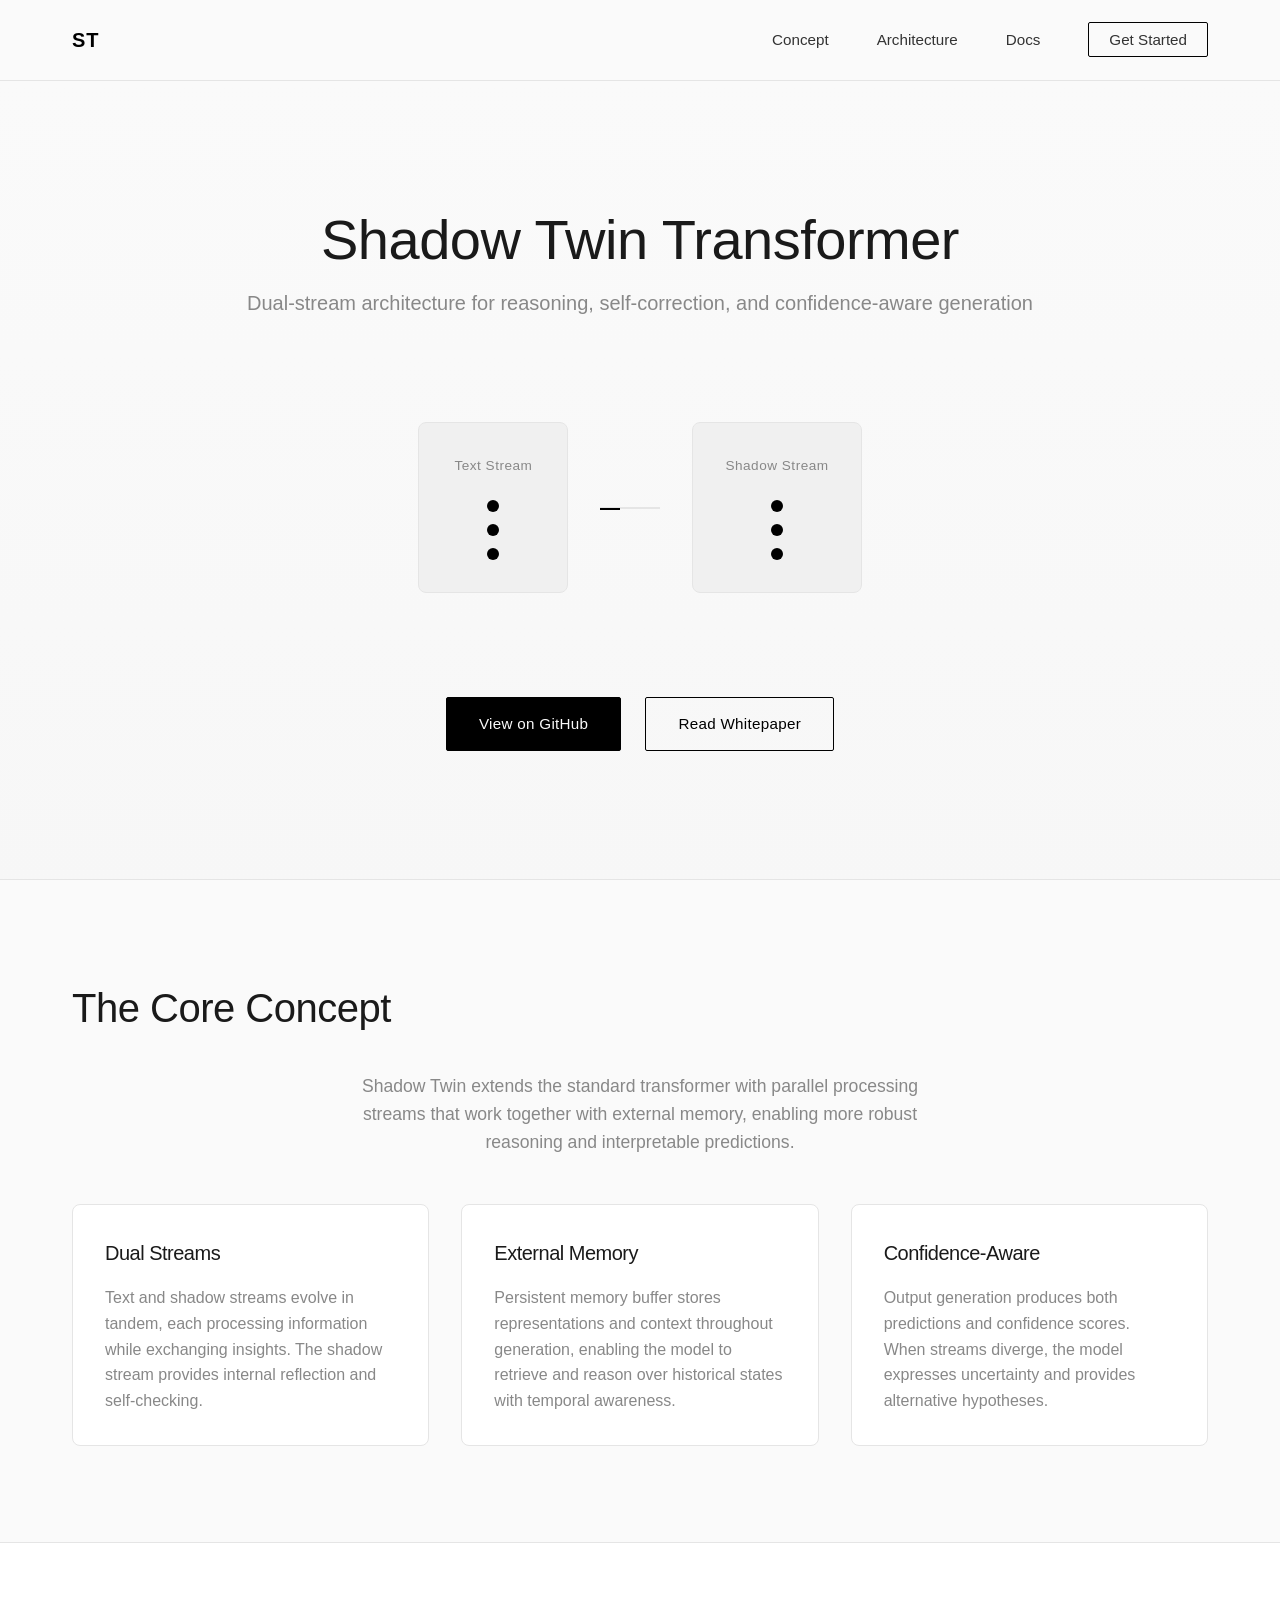
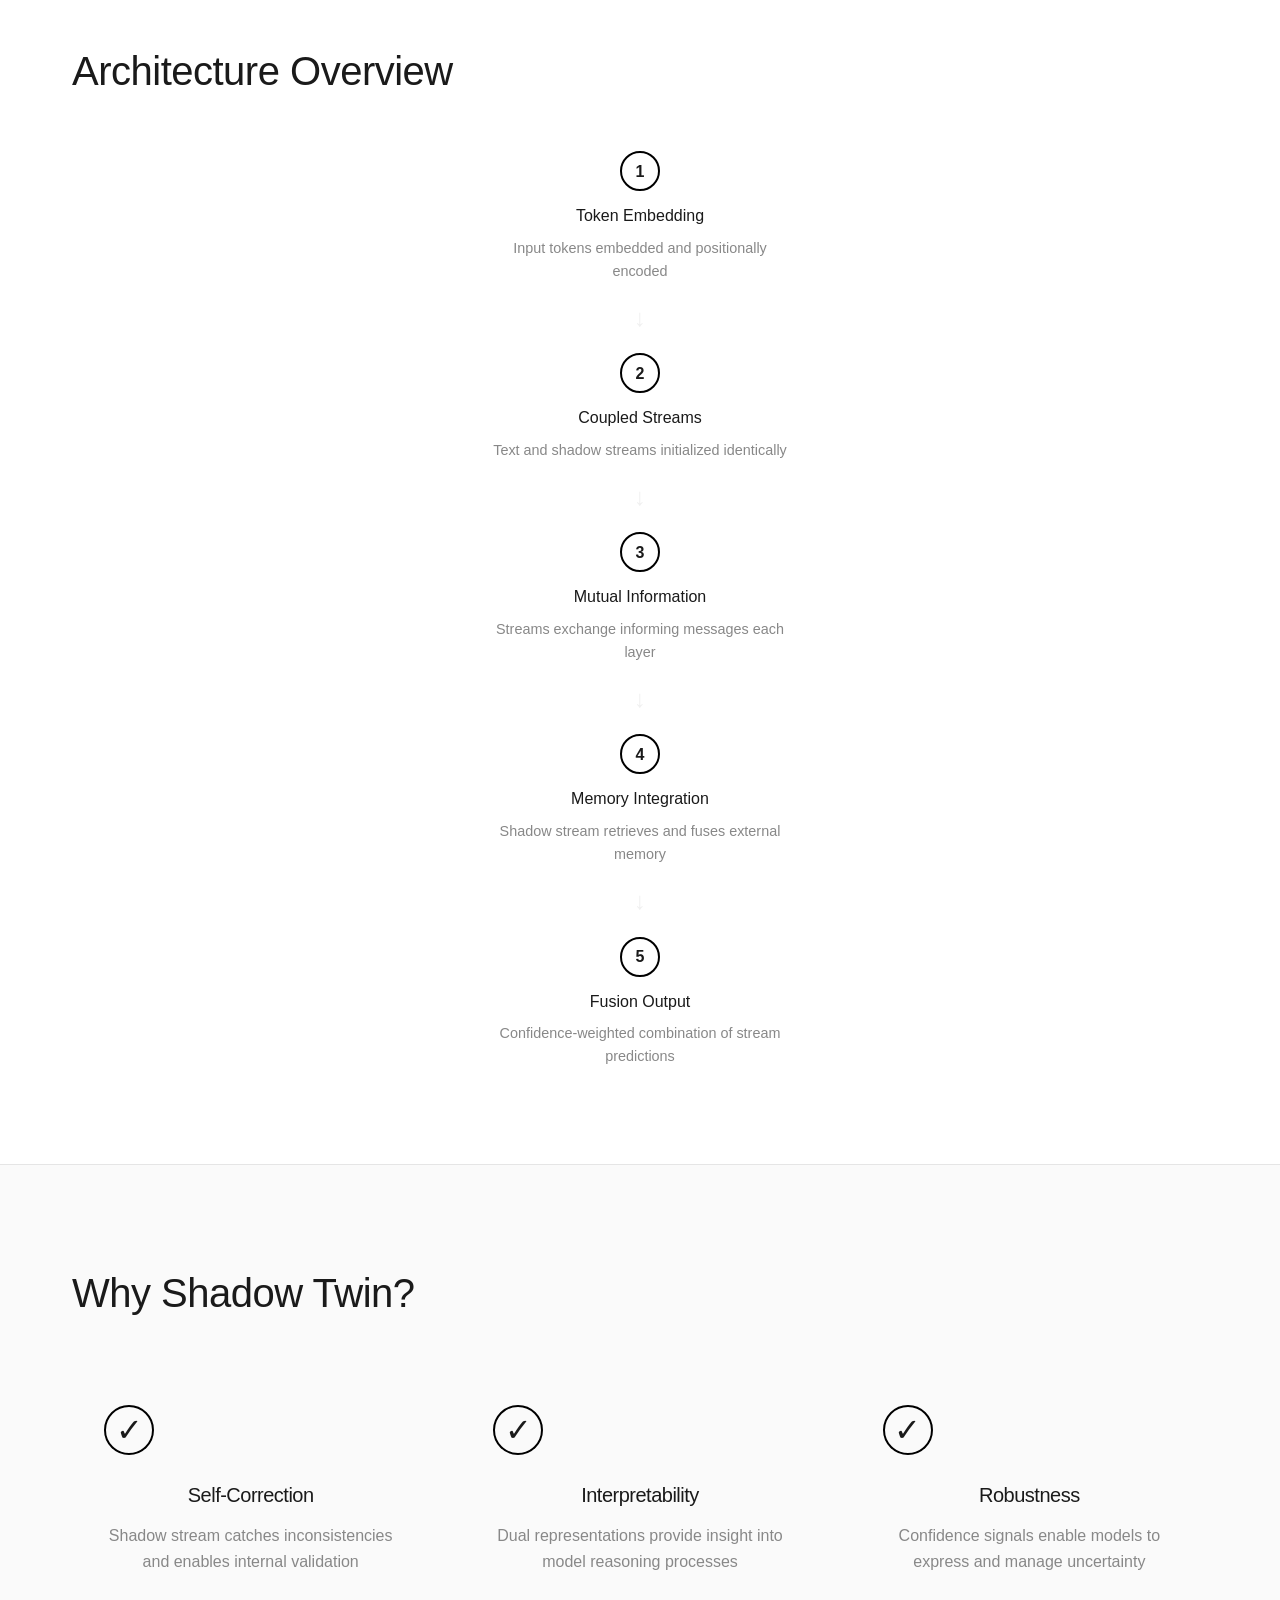
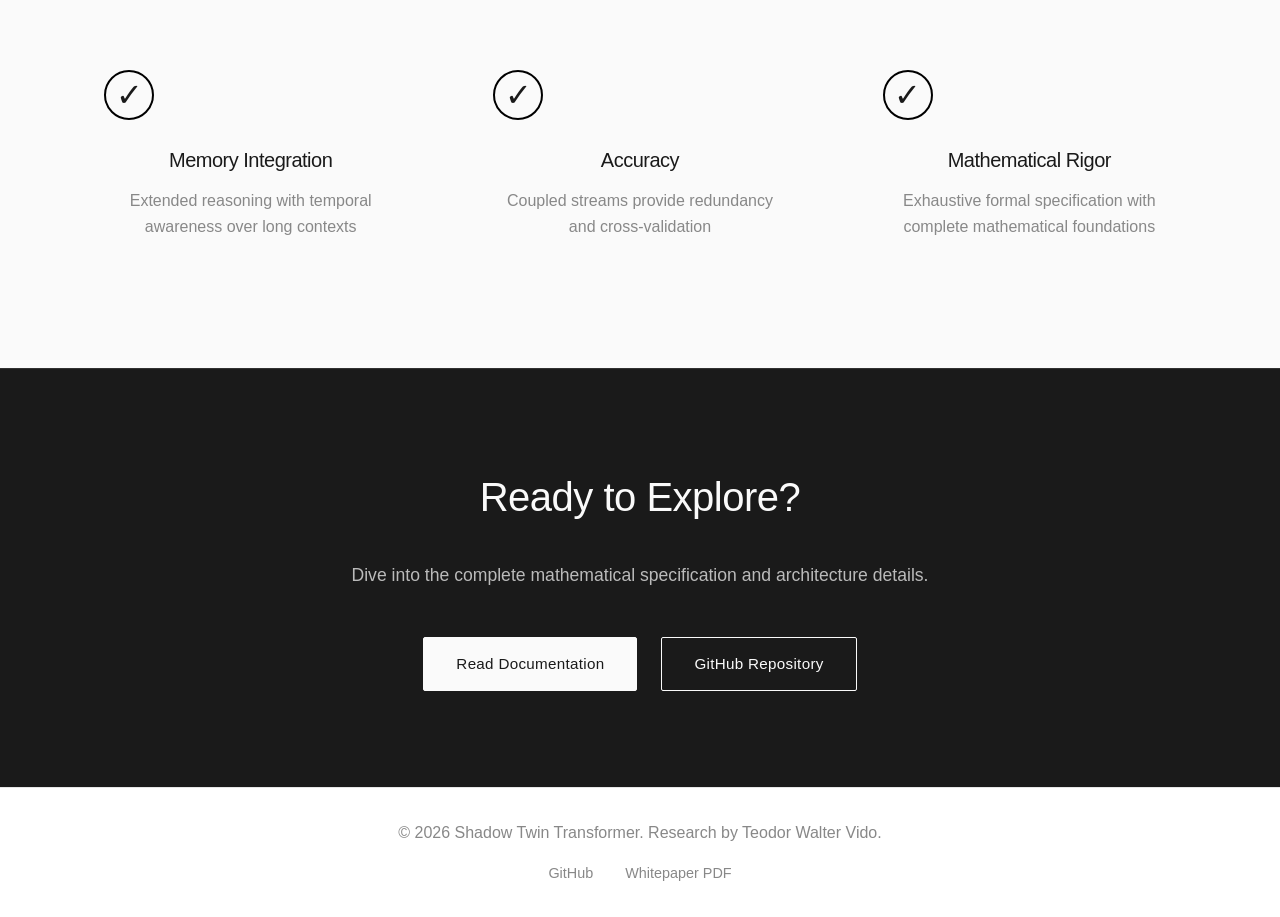
==== docs/index.html @ c200e3d8 "refactor: move website to docs folder for GitHub Pages The website folder needs to be renamed to 'do" ====
<!DOCTYPE html>
<html lang="en">
<head>
    <meta charset="UTF-8">
    <meta name="viewport" content="width=device-width, initial-scale=1.0">
    <title>Shadow Twin Transformer</title>
    <link rel="stylesheet" href="style.css">
</head>
<body>
    <nav class="navbar">
        <div class="nav-container">
            <a href="index.html" class="logo">ST</a>
            <ul class="nav-links">
                <li><a href="#concept">Concept</a></li>
                <li><a href="#architecture">Architecture</a></li>
                <li><a href="docs.html">Docs</a></li>
                <li><a href="#cta" class="nav-cta">Get Started</a></li>
            </ul>
        </div>
    </nav>

    <section class="hero">
        <div class="hero-content">
            <h1>Shadow Twin Transformer</h1>
            <p class="subtitle">Dual-stream architecture for reasoning, self-correction, and confidence-aware generation</p>
            
            <div class="twin-visualization">
                <div class="stream text-stream">
                    <div class="stream-label">Text Stream</div>
                    <div class="stream-nodes">
                        <div class="node"></div>
                        <div class="node"></div>
                        <div class="node"></div>
                    </div>
                </div>
                
                <div class="connection"></div>
                
                <div class="stream shadow-stream">
                    <div class="stream-label">Shadow Stream</div>
                    <div class="stream-nodes">
                        <div class="node"></div>
                        <div class="node"></div>
                        <div class="node"></div>
                    </div>
                </div>
            </div>

            <div class="cta-buttons">
                <a href="https://github.com/baiehclaca/shadow-twin-transformer" class="btn btn-primary" target="_blank">View on GitHub</a>
                <a href="https://github.com/baiehclaca/shadow-twin-transformer/raw/main/shadow_twin_transformer_v4_math_structured.pdf" class="btn btn-secondary" target="_blank">Read Whitepaper</a>
            </div>
        </div>
    </section>

    <section id="concept" class="concept">
        <div class="container">
            <h2>The Core Concept</h2>
            <p class="intro-text">Shadow Twin extends the standard transformer with parallel processing streams that work together with external memory, enabling more robust reasoning and interpretable predictions.</p>
            
            <div class="concept-grid">
                <div class="concept-card">
                    <h3>Dual Streams</h3>
                    <p>Text and shadow streams evolve in tandem, each processing information while exchanging insights. The shadow stream provides internal reflection and self-checking.</p>
                </div>
                <div class="concept-card">
                    <h3>External Memory</h3>
                    <p>Persistent memory buffer stores representations and context throughout generation, enabling the model to retrieve and reason over historical states with temporal awareness.</p>
                </div>
                <div class="concept-card">
                    <h3>Confidence-Aware</h3>
                    <p>Output generation produces both predictions and confidence scores. When streams diverge, the model expresses uncertainty and provides alternative hypotheses.</p>
                </div>
            </div>
        </div>
    </section>

    <section id="architecture" class="architecture">
        <div class="container">
            <h2>Architecture Overview</h2>
            
            <div class="flow-diagram">
                <div class="flow-step">
                    <div class="step-number">1</div>
                    <div class="step-title">Token Embedding</div>
                    <div class="step-desc">Input tokens embedded and positionally encoded</div>
                </div>
                
                <div class="flow-arrow">↓</div>
                
                <div class="flow-step">
                    <div class="step-number">2</div>
                    <div class="step-title">Coupled Streams</div>
                    <div class="step-desc">Text and shadow streams initialized identically</div>
                </div>
                
                <div class="flow-arrow">↓</div>
                
                <div class="flow-step">
                    <div class="step-number">3</div>
                    <div class="step-title">Mutual Information</div>
                    <div class="step-desc">Streams exchange informing messages each layer</div>
                </div>
                
                <div class="flow-arrow">↓</div>
                
                <div class="flow-step">
                    <div class="step-number">4</div>
                    <div class="step-title">Memory Integration</div>
                    <div class="step-desc">Shadow stream retrieves and fuses external memory</div>
                </div>
                
                <div class="flow-arrow">↓</div>
                
                <div class="flow-step">
                    <div class="step-number">5</div>
                    <div class="step-title">Fusion Output</div>
                    <div class="step-desc">Confidence-weighted combination of stream predictions</div>
                </div>
            </div>
        </div>
    </section>

    <section id="cta" class="features">
        <div class="container">
            <h2>Why Shadow Twin?</h2>
            
            <div class="features-grid">
                <div class="feature">
                    <div class="feature-icon">✓</div>
                    <h3>Self-Correction</h3>
                    <p>Shadow stream catches inconsistencies and enables internal validation</p>
                </div>
                <div class="feature">
                    <div class="feature-icon">✓</div>
                    <h3>Interpretability</h3>
                    <p>Dual representations provide insight into model reasoning processes</p>
                </div>
                <div class="feature">
                    <div class="feature-icon">✓</div>
                    <h3>Robustness</h3>
                    <p>Confidence signals enable models to express and manage uncertainty</p>
                </div>
                <div class="feature">
                    <div class="feature-icon">✓</div>
                    <h3>Memory Integration</h3>
                    <p>Extended reasoning with temporal awareness over long contexts</p>
                </div>
                <div class="feature">
                    <div class="feature-icon">✓</div>
                    <h3>Accuracy</h3>
                    <p>Coupled streams provide redundancy and cross-validation</p>
                </div>
                <div class="feature">
                    <div class="feature-icon">✓</div>
                    <h3>Mathematical Rigor</h3>
                    <p>Exhaustive formal specification with complete mathematical foundations</p>
                </div>
            </div>
        </div>
    </section>

    <section class="cta-section">
        <div class="container">
            <h2>Ready to Explore?</h2>
            <p>Dive into the complete mathematical specification and architecture details.</p>
            <div class="cta-buttons">
                <a href="docs.html" class="btn btn-primary">Read Documentation</a>
                <a href="https://github.com/baiehclaca/shadow-twin-transformer" class="btn btn-secondary" target="_blank">GitHub Repository</a>
            </div>
        </div>
    </section>

    <footer>
        <div class="footer-content">
            <p>&copy; 2026 Shadow Twin Transformer. Research by Teodor Walter Vido.</p>
            <div class="footer-links">
                <a href="https://github.com/baiehclaca/shadow-twin-transformer" target="_blank">GitHub</a>
                <a href="https://github.com/baiehclaca/shadow-twin-transformer/raw/main/shadow_twin_transformer_v4_math_structured.pdf" target="_blank">Whitepaper PDF</a>
            </div>
        </div>
    </footer>
</body>
</html>
---- docs/style.css ----
:root {
    --bg: #fafafa;
    --fg: #1a1a1a;
    --accent: #000;
    --border: #e5e5e5;
    --gray-light: #f0f0f0;
    --gray: #888;
    --gray-dark: #333;
}

* {
    margin: 0;
    padding: 0;
    box-sizing: border-box;
}

html {
    scroll-behavior: smooth;
}

body {
    font-family: -apple-system, BlinkMacSystemFont, 'Segoe UI', sans-serif;
    background: var(--bg);
    color: var(--fg);
    line-height: 1.6;
    overflow-x: hidden;
}

/* Typography */
h1, h2, h3, h4, h5, h6 {
    font-weight: 400;
    letter-spacing: -0.5px;
}

h1 {
    font-size: 3.5rem;
    margin-bottom: 1rem;
    font-weight: 300;
    line-height: 1.1;
}

h2 {
    font-size: 2.5rem;
    margin-bottom: 2rem;
    font-weight: 300;
}

h3 {
    font-size: 1.25rem;
    margin-bottom: 0.75rem;
    font-weight: 400;
}

p {
    color: var(--gray-dark);
    margin-bottom: 1rem;
}

a {
    color: var(--accent);
    text-decoration: none;
    transition: opacity 0.3s ease;
}

a:hover {
    opacity: 0.6;
}

/* Navbar */
.navbar {
    position: sticky;
    top: 0;
    background: var(--bg);
    border-bottom: 1px solid var(--border);
    z-index: 100;
    backdrop-filter: blur(10px);
    background: rgba(250, 250, 250, 0.95);
}

.nav-container {
    max-width: 1200px;
    margin: 0 auto;
    padding: 1.5rem 2rem;
    display: flex;
    justify-content: space-between;
    align-items: center;
}

.logo {
    font-size: 1.25rem;
    font-weight: 600;
    letter-spacing: 1px;
}

.nav-links {
    list-style: none;
    display: flex;
    gap: 3rem;
    align-items: center;
}

.nav-links a {
    font-size: 0.95rem;
    color: var(--gray-dark);
    transition: color 0.3s ease;
}

.nav-links a:hover {
    color: var(--accent);
    opacity: 1;
}

.nav-cta {
    border: 1px solid var(--accent);
    padding: 0.5rem 1.25rem;
    border-radius: 2px;
    color: var(--accent);
}

/* Container */
.container {
    max-width: 1200px;
    margin: 0 auto;
    padding: 0 2rem;
}

/* Hero Section */
.hero {
    padding: 8rem 2rem;
    text-align: center;
    background: linear-gradient(180deg, var(--bg) 0%, rgba(0, 0, 0, 0.01) 100%);
    animation: fadeIn 1s ease-out;
}

.hero-content {
    max-width: 900px;
    margin: 0 auto;
}

.subtitle {
    font-size: 1.25rem;
    color: var(--gray);
    margin-bottom: 3rem;
    font-weight: 300;
}

/* Twin Visualization */
.twin-visualization {
    display: flex;
    justify-content: center;
    align-items: center;
    gap: 2rem;
    margin: 4rem 0;
    height: 250px;
    animation: slideUp 1s ease-out 0.3s both;
}

.stream {
    display: flex;
    flex-direction: column;
    align-items: center;
    gap: 1.5rem;
    padding: 2rem;
    border: 1px solid var(--border);
    border-radius: 8px;
    background: var(--gray-light);
    min-width: 150px;
}

.text-stream {
    animation: shimmer 2s ease-in-out infinite;
}

.shadow-stream {
    animation: shimmer 2s ease-in-out infinite;
    animation-delay: 0.5s;
}

.stream-label {
    font-size: 0.85rem;
    font-weight: 500;
    letter-spacing: 0.5px;
    color: var(--gray);
}

.stream-nodes {
    display: flex;
    flex-direction: column;
    gap: 0.75rem;
}

.node {
    width: 12px;
    height: 12px;
    border-radius: 50%;
    background: var(--accent);
    animation: pulse 2s ease-in-out infinite;
}

.node:nth-child(2) {
    animation-delay: 0.3s;
}

.node:nth-child(3) {
    animation-delay: 0.6s;
}

.connection {
    width: 60px;
    height: 2px;
    background: var(--border);
    position: relative;
    animation: flow 2s ease-in-out infinite;
}

.connection::before {
    content: '';
    position: absolute;
    top: 50%;
    left: 0;
    width: 20px;
    height: 2px;
    background: var(--accent);
    animation: slideRight 2s ease-in-out infinite;
}

/* CTA Buttons */
.cta-buttons {
    display: flex;
    gap: 1.5rem;
    justify-content: center;
    flex-wrap: wrap;
    margin-top: 3rem;
    animation: slideUp 1s ease-out 0.6s both;
}

.btn {
    padding: 0.875rem 2rem;
    border-radius: 2px;
    font-size: 0.95rem;
    font-weight: 500;
    letter-spacing: 0.3px;
    transition: all 0.3s ease;
    border: 1px solid var(--accent);
    cursor: pointer;
    display: inline-block;
}

.btn-primary {
    background: var(--accent);
    color: var(--bg);
}

.btn-primary:hover {
    background: var(--gray-dark);
    border-color: var(--gray-dark);
    opacity: 1;
}

.btn-secondary {
    background: transparent;
    color: var(--accent);
}

.btn-secondary:hover {
    background: var(--gray-light);
    opacity: 1;
}

/* Concept Section */
.concept {
    padding: 6rem 2rem;
    background: var(--bg);
    border-top: 1px solid var(--border);
}

.intro-text {
    font-size: 1.1rem;
    color: var(--gray);
    max-width: 600px;
    margin: 0 auto 3rem;
    text-align: center;
}

.concept-grid {
    display: grid;
    grid-template-columns: repeat(auto-fit, minmax(300px, 1fr));
    gap: 2rem;
    margin-top: 3rem;
}

.concept-card {
    padding: 2rem;
    border: 1px solid var(--border);
    border-radius: 8px;
    background: white;
    transition: all 0.3s ease;
}

.concept-card:hover {
    border-color: var(--accent);
    box-shadow: 0 4px 12px rgba(0, 0, 0, 0.05);
}

.concept-card h3 {
    margin-bottom: 1rem;
}

.concept-card p {
    color: var(--gray);
    margin: 0;
}

/* Architecture Section */
.architecture {
    padding: 6rem 2rem;
    background: white;
    border-top: 1px solid var(--border);
}

.flow-diagram {
    display: flex;
    flex-direction: column;
    align-items: center;
    gap: 1.5rem;
    margin-top: 3rem;
}

.flow-step {
    display: flex;
    flex-direction: column;
    align-items: center;
    text-align: center;
    animation: fadeInUp 0.8s ease-out both;
}

.flow-step:nth-child(3) { animation-delay: 0.2s; }
.flow-step:nth-child(5) { animation-delay: 0.4s; }
.flow-step:nth-child(7) { animation-delay: 0.6s; }
.flow-step:nth-child(9) { animation-delay: 0.8s; }

.step-number {
    width: 40px;
    height: 40px;
    border: 2px solid var(--accent);
    border-radius: 50%;
    display: flex;
    align-items: center;
    justify-content: center;
    font-weight: 600;
    margin-bottom: 0.75rem;
}

.step-title {
    font-weight: 500;
    margin-bottom: 0.5rem;
}

.step-desc {
    font-size: 0.9rem;
    color: var(--gray);
    max-width: 300px;
}

.flow-arrow {
    font-size: 1.5rem;
    color: var(--gray-light);
    margin: -0.5rem 0;
}

/* Features Section */
.features {
    padding: 6rem 2rem;
    background: var(--bg);
    border-top: 1px solid var(--border);
}

.features-grid {
    display: grid;
    grid-template-columns: repeat(auto-fit, minmax(300px, 1fr));
    gap: 2rem;
    margin-top: 3rem;
}

.feature {
    padding: 2rem;
    text-align: center;
}

.feature-icon {
    font-size: 2rem;
    margin-bottom: 1rem;
    display: inline-block;
    width: 50px;
    height: 50px;
    border: 2px solid var(--accent);
    border-radius: 50%;
    display: flex;
    align-items: center;
    justify-content: center;
    margin-bottom: 1.5rem;
}

.feature h3 {
    margin-bottom: 0.75rem;
}

.feature p {
    color: var(--gray);
    margin: 0;
}

/* CTA Section */
.cta-section {
    padding: 6rem 2rem;
    background: var(--fg);
    color: var(--bg);
    text-align: center;
    border-top: 1px solid rgba(255, 255, 255, 0.1);
}

.cta-section h2 {
    color: var(--bg);
}

.cta-section p {
    color: rgba(255, 255, 255, 0.7);
    font-size: 1.1rem;
    max-width: 600px;
    margin: 0 auto 2rem;
}

.cta-section .btn-primary {
    background: var(--bg);
    color: var(--fg);
    border-color: var(--bg);
}

.cta-section .btn-primary:hover {
    background: var(--gray-light);
    border-color: var(--gray-light);
}

.cta-section .btn-secondary {
    color: var(--bg);
    border-color: var(--bg);
}

.cta-section .btn-secondary:hover {
    background: rgba(255, 255, 255, 0.1);
}

/* Footer */
footer {
    background: white;
    border-top: 1px solid var(--border);
    padding: 2rem;
    text-align: center;
}

.footer-content {
    max-width: 1200px;
    margin: 0 auto;
}

.footer-content p {
    color: var(--gray);
    margin-bottom: 1rem;
}

.footer-links {
    display: flex;
    justify-content: center;
    gap: 2rem;
}

.footer-links a {
    color: var(--gray);
    font-size: 0.9rem;
}

/* Animations */
@keyframes fadeIn {
    from {
        opacity: 0;
    }
    to {
        opacity: 1;
    }
}

@keyframes slideUp {
    from {
        opacity: 0;
        transform: translateY(30px);
    }
    to {
        opacity: 1;
        transform: translateY(0);
    }
}

@keyframes fadeInUp {
    from {
        opacity: 0;
        transform: translateY(15px);
    }
    to {
        opacity: 1;
        transform: translateY(0);
    }
}

@keyframes pulse {
    0%, 100% {
        opacity: 1;
    }
    50% {
        opacity: 0.4;
    }
}

@keyframes shimmer {
    0%, 100% {
        opacity: 1;
    }
    50% {
        opacity: 0.8;
    }
}

@keyframes flow {
    0%, 100% {
        opacity: 0.3;
    }
    50% {
        opacity: 1;
    }
}

@keyframes slideRight {
    0% {
        left: 0;
    }
    100% {
        left: 40px;
    }
}

/* Responsive */
@media (max-width: 768px) {
    h1 {
        font-size: 2.5rem;
    }

    h2 {
        font-size: 1.75rem;
    }

    .nav-links {
        gap: 1.5rem;
        font-size: 0.9rem;
    }

    .hero {
        padding: 4rem 1rem;
    }

    .twin-visualization {
        gap: 1rem;
        height: auto;
        flex-direction: column;
    }

    .cta-buttons {
        flex-direction: column;
        gap: 1rem;
    }

    .btn {
        width: 100%;
    }

    .concept-grid,
    .features-grid {
        grid-template-columns: 1fr;
    }

    .flow-diagram {
        gap: 1rem;
    }
}

@media (max-width: 480px) {
    h1 {
        font-size: 2rem;
    }

    .nav-container {
        padding: 1rem;
        gap: 1rem;
    }

    .nav-links {
        flex-direction: column;
        gap: 0.75rem;
        font-size: 0.85rem;
    }

    .hero {
        padding: 2rem 1rem;
    }

    .subtitle {
        font-size: 1rem;
    }
}
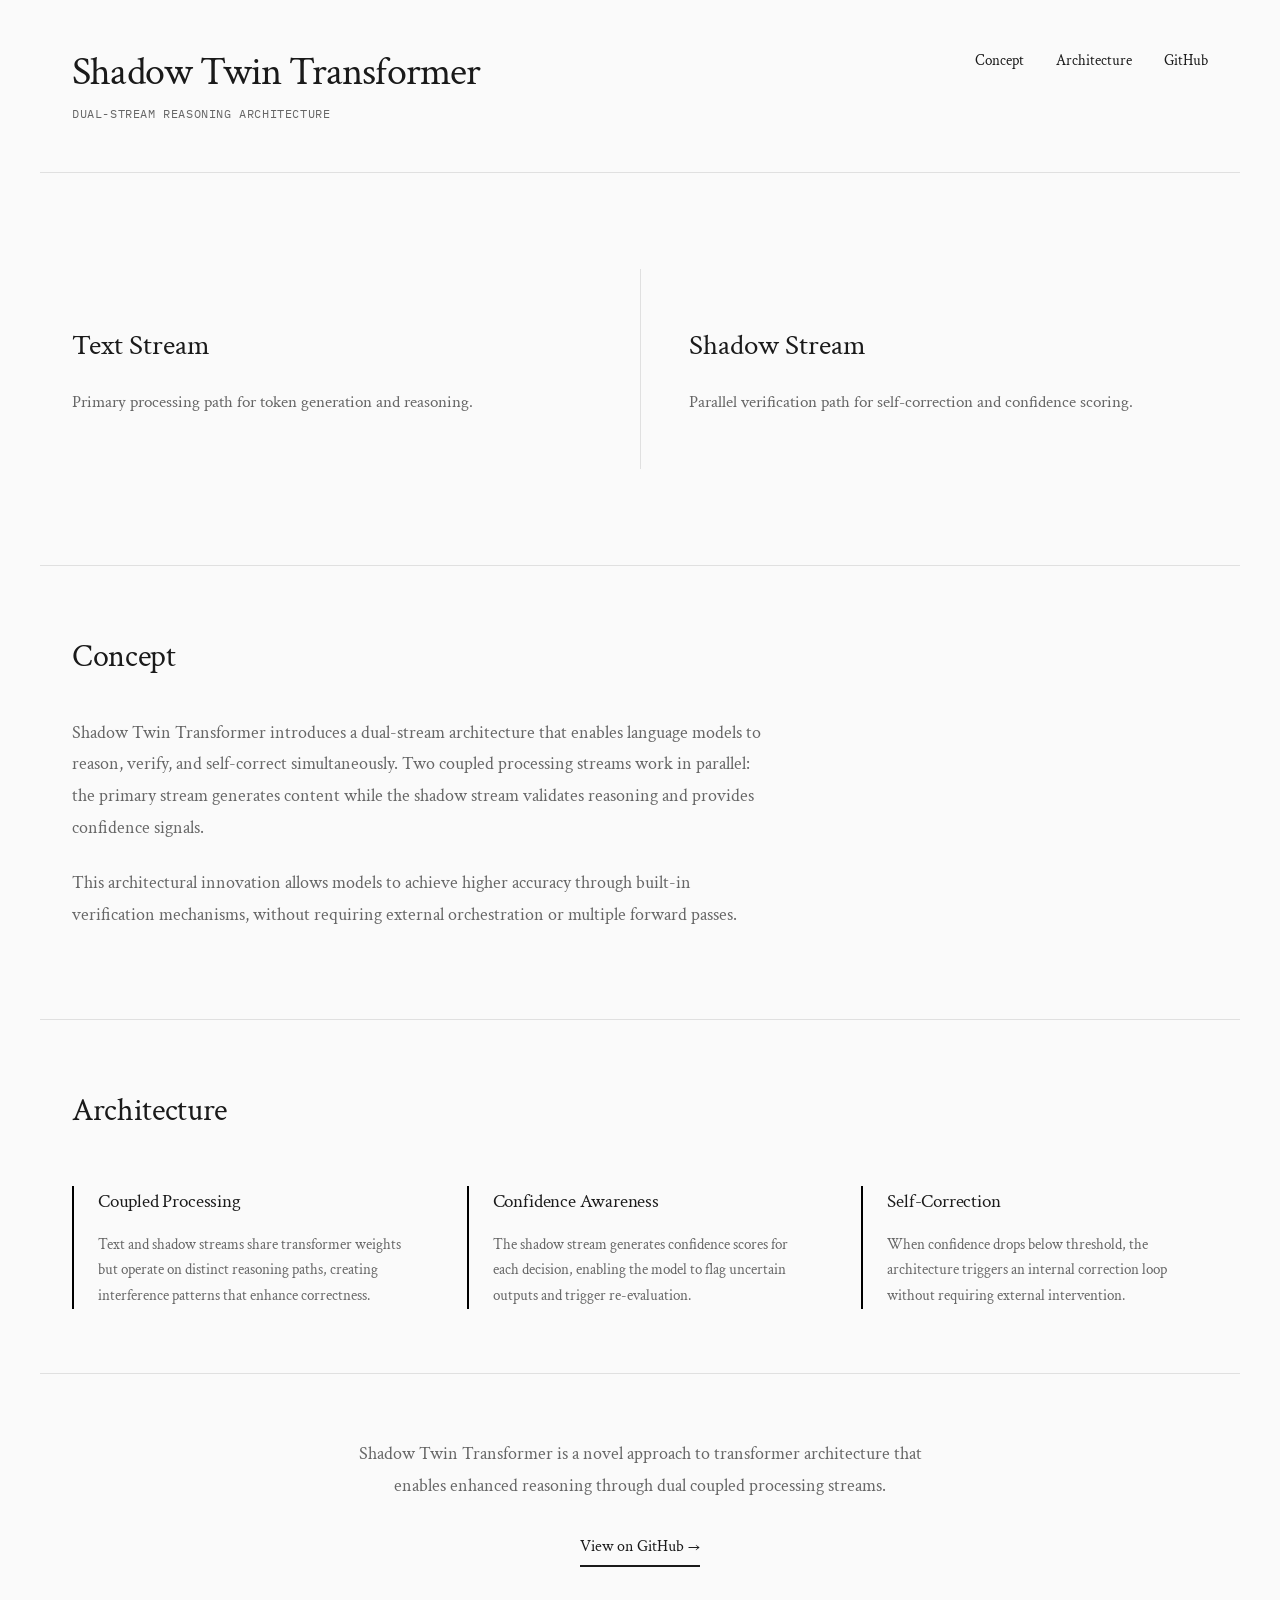
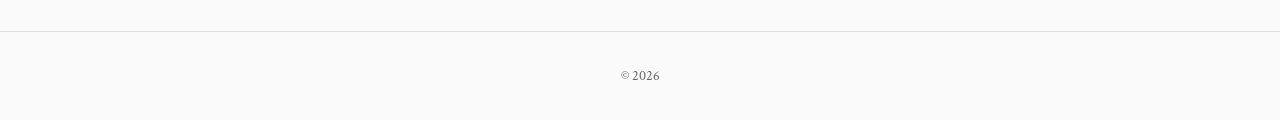
==== commit 26e12ae9: "refactor: redesign with minimalist aesthetic - Redesigned with refined minimalism using Crimson Text" ====
--- a/docs/index.html
+++ b/docs/index.html
@@ -5,180 +5,72 @@
     <meta name="viewport" content="width=device-width, initial-scale=1.0">
     <title>Shadow Twin Transformer</title>
     <link rel="stylesheet" href="style.css">
+    <link rel="preconnect" href="https://fonts.googleapis.com">
+    <link rel="preconnect" href="https://fonts.gstatic.com" crossorigin>
+    <link href="https://fonts.googleapis.com/css2?family=Crimson+Text:ital@0;1&family=IBM+Plex+Mono:wght@400;600&display=swap" rel="stylesheet">
 </head>
 <body>
-    <nav class="navbar">
-        <div class="nav-container">
-            <a href="index.html" class="logo">ST</a>
-            <ul class="nav-links">
-                <li><a href="#concept">Concept</a></li>
-                <li><a href="#architecture">Architecture</a></li>
-                <li><a href="docs.html">Docs</a></li>
-                <li><a href="#cta" class="nav-cta">Get Started</a></li>
-            </ul>
+    <header class="header">
+        <div class="header-content">
+            <h1 class="title">Shadow Twin Transformer</h1>
+            <p class="tagline">Dual-stream reasoning architecture</p>
         </div>
-    </nav>
+        <nav class="nav">
+            <a href="#concept" class="nav-link">Concept</a>
+            <a href="#architecture" class="nav-link">Architecture</a>
+            <a href="https://github.com/baiehclaca/shadow-twin-transformer" class="nav-link nav-link-external" target="_blank">GitHub</a>
+        </nav>
+    </header>
 
-    <section class="hero">
-        <div class="hero-content">
-            <h1>Shadow Twin Transformer</h1>
-            <p class="subtitle">Dual-stream architecture for reasoning, self-correction, and confidence-aware generation</p>
-            
-            <div class="twin-visualization">
-                <div class="stream text-stream">
-                    <div class="stream-label">Text Stream</div>
-                    <div class="stream-nodes">
-                        <div class="node"></div>
-                        <div class="node"></div>
-                        <div class="node"></div>
-                    </div>
+    <main>
+        <section class="section hero">
+            <div class="hero-left">
+                <h2>Text Stream</h2>
+                <p>Primary processing path for token generation and reasoning.</p>
+            </div>
+            <div class="hero-divider"></div>
+            <div class="hero-right">
+                <h2>Shadow Stream</h2>
+                <p>Parallel verification path for self-correction and confidence scoring.</p>
+            </div>
+        </section>
+
+        <section id="concept" class="section">
+            <h2 class="section-title">Concept</h2>
+            <p class="section-text">
+                Shadow Twin Transformer introduces a dual-stream architecture that enables language models to reason, verify, and self-correct simultaneously. Two coupled processing streams work in parallel: the primary stream generates content while the shadow stream validates reasoning and provides confidence signals.
+            </p>
+            <p class="section-text">
+                This architectural innovation allows models to achieve higher accuracy through built-in verification mechanisms, without requiring external orchestration or multiple forward passes.
+            </p>
+        </section>
+
+        <section id="architecture" class="section">
+            <h2 class="section-title">Architecture</h2>
+            <div class="architecture">
+                <div class="arch-element">
+                    <h3>Coupled Processing</h3>
+                    <p>Text and shadow streams share transformer weights but operate on distinct reasoning paths, creating interference patterns that enhance correctness.</p>
                 </div>
-                
-                <div class="connection"></div>
-                
-                <div class="stream shadow-stream">
-                    <div class="stream-label">Shadow Stream</div>
-                    <div class="stream-nodes">
-                        <div class="node"></div>
-                        <div class="node"></div>
-                        <div class="node"></div>
-                    </div>
+                <div class="arch-element">
+                    <h3>Confidence Awareness</h3>
+                    <p>The shadow stream generates confidence scores for each decision, enabling the model to flag uncertain outputs and trigger re-evaluation.</p>
+                </div>
+                <div class="arch-element">
+                    <h3>Self-Correction</h3>
+                    <p>When confidence drops below threshold, the architecture triggers an internal correction loop without requiring external intervention.</p>
                 </div>
             </div>
+        </section>
 
-            <div class="cta-buttons">
-                <a href="https://github.com/baiehclaca/shadow-twin-transformer" class="btn btn-primary" target="_blank">View on GitHub</a>
-                <a href="https://github.com/baiehclaca/shadow-twin-transformer/raw/main/shadow_twin_transformer_v4_math_structured.pdf" class="btn btn-secondary" target="_blank">Read Whitepaper</a>
-            </div>
-        </div>
-    </section>
+        <section class="section footer-section">
+            <p class="footer-text">Shadow Twin Transformer is a novel approach to transformer architecture that enables enhanced reasoning through dual coupled processing streams.</p>
+            <a href="https://github.com/baiehclaca/shadow-twin-transformer" class="cta">View on GitHub →</a>
+        </section>
+    </main>
 
-    <section id="concept" class="concept">
-        <div class="container">
-            <h2>The Core Concept</h2>
-            <p class="intro-text">Shadow Twin extends the standard transformer with parallel processing streams that work together with external memory, enabling more robust reasoning and interpretable predictions.</p>
-            
-            <div class="concept-grid">
-                <div class="concept-card">
-                    <h3>Dual Streams</h3>
-                    <p>Text and shadow streams evolve in tandem, each processing information while exchanging insights. The shadow stream provides internal reflection and self-checking.</p>
-                </div>
-                <div class="concept-card">
-                    <h3>External Memory</h3>
-                    <p>Persistent memory buffer stores representations and context throughout generation, enabling the model to retrieve and reason over historical states with temporal awareness.</p>
-                </div>
-                <div class="concept-card">
-                    <h3>Confidence-Aware</h3>
-                    <p>Output generation produces both predictions and confidence scores. When streams diverge, the model expresses uncertainty and provides alternative hypotheses.</p>
-                </div>
-            </div>
-        </div>
-    </section>
-
-    <section id="architecture" class="architecture">
-        <div class="container">
-            <h2>Architecture Overview</h2>
-            
-            <div class="flow-diagram">
-                <div class="flow-step">
-                    <div class="step-number">1</div>
-                    <div class="step-title">Token Embedding</div>
-                    <div class="step-desc">Input tokens embedded and positionally encoded</div>
-                </div>
-                
-                <div class="flow-arrow">↓</div>
-                
-                <div class="flow-step">
-                    <div class="step-number">2</div>
-                    <div class="step-title">Coupled Streams</div>
-                    <div class="step-desc">Text and shadow streams initialized identically</div>
-                </div>
-                
-                <div class="flow-arrow">↓</div>
-                
-                <div class="flow-step">
-                    <div class="step-number">3</div>
-                    <div class="step-title">Mutual Information</div>
-                    <div class="step-desc">Streams exchange informing messages each layer</div>
-                </div>
-                
-                <div class="flow-arrow">↓</div>
-                
-                <div class="flow-step">
-                    <div class="step-number">4</div>
-                    <div class="step-title">Memory Integration</div>
-                    <div class="step-desc">Shadow stream retrieves and fuses external memory</div>
-                </div>
-                
-                <div class="flow-arrow">↓</div>
-                
-                <div class="flow-step">
-                    <div class="step-number">5</div>
-                    <div class="step-title">Fusion Output</div>
-                    <div class="step-desc">Confidence-weighted combination of stream predictions</div>
-                </div>
-            </div>
-        </div>
-    </section>
-
-    <section id="cta" class="features">
-        <div class="container">
-            <h2>Why Shadow Twin?</h2>
-            
-            <div class="features-grid">
-                <div class="feature">
-                    <div class="feature-icon">✓</div>
-                    <h3>Self-Correction</h3>
-                    <p>Shadow stream catches inconsistencies and enables internal validation</p>
-                </div>
-                <div class="feature">
-                    <div class="feature-icon">✓</div>
-                    <h3>Interpretability</h3>
-                    <p>Dual representations provide insight into model reasoning processes</p>
-                </div>
-                <div class="feature">
-                    <div class="feature-icon">✓</div>
-                    <h3>Robustness</h3>
-                    <p>Confidence signals enable models to express and manage uncertainty</p>
-                </div>
-                <div class="feature">
-                    <div class="feature-icon">✓</div>
-                    <h3>Memory Integration</h3>
-                    <p>Extended reasoning with temporal awareness over long contexts</p>
-                </div>
-                <div class="feature">
-                    <div class="feature-icon">✓</div>
-                    <h3>Accuracy</h3>
-                    <p>Coupled streams provide redundancy and cross-validation</p>
-                </div>
-                <div class="feature">
-                    <div class="feature-icon">✓</div>
-                    <h3>Mathematical Rigor</h3>
-                    <p>Exhaustive formal specification with complete mathematical foundations</p>
-                </div>
-            </div>
-        </div>
-    </section>
-
-    <section class="cta-section">
-        <div class="container">
-            <h2>Ready to Explore?</h2>
-            <p>Dive into the complete mathematical specification and architecture details.</p>
-            <div class="cta-buttons">
-                <a href="docs.html" class="btn btn-primary">Read Documentation</a>
-                <a href="https://github.com/baiehclaca/shadow-twin-transformer" class="btn btn-secondary" target="_blank">GitHub Repository</a>
-            </div>
-        </div>
-    </section>
-
-    <footer>
-        <div class="footer-content">
-            <p>&copy; 2026 Shadow Twin Transformer. Research by Teodor Walter Vido.</p>
-            <div class="footer-links">
-                <a href="https://github.com/baiehclaca/shadow-twin-transformer" target="_blank">GitHub</a>
-                <a href="https://github.com/baiehclaca/shadow-twin-transformer/raw/main/shadow_twin_transformer_v4_math_structured.pdf" target="_blank">Whitepaper PDF</a>
-            </div>
-        </div>
+    <footer class="footer">
+        <p>&copy; 2026</p>
     </footer>
 </body>
 </html>
--- a/docs/style.css
+++ b/docs/style.css
@@ -1,617 +1,252 @@
-:root {
-    --bg: #fafafa;
-    --fg: #1a1a1a;
-    --accent: #000;
-    --border: #e5e5e5;
-    --gray-light: #f0f0f0;
-    --gray: #888;
-    --gray-dark: #333;
-}
-
 * {
     margin: 0;
     padding: 0;
     box-sizing: border-box;
 }
 
+:root {
+    --bg: #fafafa;
+    --text: #1a1a1a;
+    --text-light: #666;
+    --border: #e0e0e0;
+    --accent: #000;
+}
+
+@media (prefers-color-scheme: dark) {
+    :root {
+        --bg: #0f0f0f;
+        --text: #f5f5f5;
+        --text-light: #999;
+        --border: #2a2a2a;
+    }
+}
+
 html {
     scroll-behavior: smooth;
 }
 
 body {
-    font-family: -apple-system, BlinkMacSystemFont, 'Segoe UI', sans-serif;
+    font-family: 'Crimson Text', serif;
+    font-size: 16px;
+    line-height: 1.7;
     background: var(--bg);
-    color: var(--fg);
-    line-height: 1.6;
-    overflow-x: hidden;
-}
-
-/* Typography */
-h1, h2, h3, h4, h5, h6 {
-    font-weight: 400;
-    letter-spacing: -0.5px;
-}
-
-h1 {
-    font-size: 3.5rem;
-    margin-bottom: 1rem;
-    font-weight: 300;
-    line-height: 1.1;
-}
-
-h2 {
-    font-size: 2.5rem;
-    margin-bottom: 2rem;
-    font-weight: 300;
-}
-
-h3 {
-    font-size: 1.25rem;
-    margin-bottom: 0.75rem;
-    font-weight: 400;
-}
-
-p {
-    color: var(--gray-dark);
-    margin-bottom: 1rem;
-}
-
-a {
-    color: var(--accent);
-    text-decoration: none;
-    transition: opacity 0.3s ease;
-}
-
-a:hover {
-    opacity: 0.6;
-}
-
-/* Navbar */
-.navbar {
-    position: sticky;
-    top: 0;
-    background: var(--bg);
+    color: var(--text);
+    transition: background 0.3s, color 0.3s;
+}
+
+code, pre, .monospace {
+    font-family: 'IBM Plex Mono', monospace;
+    font-size: 14px;
+}
+
+.header {
+    padding: 3rem 2rem;
     border-bottom: 1px solid var(--border);
-    z-index: 100;
-    backdrop-filter: blur(10px);
-    background: rgba(250, 250, 250, 0.95);
-}
-
-.nav-container {
     max-width: 1200px;
     margin: 0 auto;
-    padding: 1.5rem 2rem;
     display: flex;
     justify-content: space-between;
+    align-items: flex-start;
+    gap: 2rem;
+}
+
+.header-content {
+    flex: 1;
+}
+
+.title {
+    font-size: 2.5rem;
+    font-weight: 400;
+    letter-spacing: -0.02em;
+    margin-bottom: 0.5rem;
+    line-height: 1.2;
+}
+
+.tagline {
+    font-size: 1.1rem;
+    color: var(--text-light);
+    font-weight: 400;
+    letter-spacing: 0.05em;
+    text-transform: uppercase;
+    font-family: 'IBM Plex Mono', monospace;
+    font-size: 0.75rem;
+}
+
+.nav {
+    display: flex;
+    gap: 2rem;
     align-items: center;
 }
 
-.logo {
-    font-size: 1.25rem;
-    font-weight: 600;
-    letter-spacing: 1px;
-}
-
-.nav-links {
-    list-style: none;
-    display: flex;
+.nav-link {
+    color: var(--text);
+    text-decoration: none;
+    font-size: 0.95rem;
+    border-bottom: 1px solid transparent;
+    transition: border-color 0.2s;
+    padding-bottom: 2px;
+}
+
+.nav-link:hover {
+    border-bottom-color: var(--text);
+}
+
+main {
+    max-width: 1200px;
+    margin: 0 auto;
+}
+
+.section {
+    padding: 4rem 2rem;
+    border-bottom: 1px solid var(--border);
+}
+
+.section:last-of-type {
+    border-bottom: none;
+}
+
+.hero {
+    display: grid;
+    grid-template-columns: 1fr auto 1fr;
     gap: 3rem;
     align-items: center;
-}
-
-.nav-links a {
-    font-size: 0.95rem;
-    color: var(--gray-dark);
-    transition: color 0.3s ease;
-}
-
-.nav-links a:hover {
-    color: var(--accent);
-    opacity: 1;
-}
-
-.nav-cta {
-    border: 1px solid var(--accent);
-    padding: 0.5rem 1.25rem;
-    border-radius: 2px;
-    color: var(--accent);
-}
-
-/* Container */
-.container {
-    max-width: 1200px;
-    margin: 0 auto;
-    padding: 0 2rem;
-}
-
-/* Hero Section */
-.hero {
-    padding: 8rem 2rem;
-    text-align: center;
-    background: linear-gradient(180deg, var(--bg) 0%, rgba(0, 0, 0, 0.01) 100%);
-    animation: fadeIn 1s ease-out;
-}
-
-.hero-content {
-    max-width: 900px;
-    margin: 0 auto;
-}
-
-.subtitle {
-    font-size: 1.25rem;
-    color: var(--gray);
-    margin-bottom: 3rem;
-    font-weight: 300;
-}
-
-/* Twin Visualization */
-.twin-visualization {
-    display: flex;
-    justify-content: center;
-    align-items: center;
-    gap: 2rem;
-    margin: 4rem 0;
-    height: 250px;
-    animation: slideUp 1s ease-out 0.3s both;
-}
-
-.stream {
+    padding: 6rem 2rem;
+}
+
+.hero-left, .hero-right {
     display: flex;
     flex-direction: column;
-    align-items: center;
-    gap: 1.5rem;
-    padding: 2rem;
-    border: 1px solid var(--border);
-    border-radius: 8px;
-    background: var(--gray-light);
-    min-width: 150px;
-}
-
-.text-stream {
-    animation: shimmer 2s ease-in-out infinite;
-}
-
-.shadow-stream {
-    animation: shimmer 2s ease-in-out infinite;
-    animation-delay: 0.5s;
-}
-
-.stream-label {
-    font-size: 0.85rem;
+    justify-content: center;
+}
+
+.hero-left h2, .hero-right h2 {
+    font-size: 1.8rem;
+    font-weight: 400;
+    margin-bottom: 1rem;
+}
+
+.hero-left p, .hero-right p {
+    color: var(--text-light);
+    font-size: 1.05rem;
+    line-height: 1.8;
+}
+
+.hero-divider {
+    width: 1px;
+    background: var(--border);
+    min-height: 200px;
+}
+
+.section-title {
+    font-size: 2rem;
+    font-weight: 400;
+    margin-bottom: 2rem;
+    letter-spacing: -0.01em;
+}
+
+.section-text {
+    font-size: 1.1rem;
+    line-height: 1.8;
+    margin-bottom: 1.5rem;
+    color: var(--text-light);
+    max-width: 700px;
+}
+
+.architecture {
+    display: grid;
+    grid-template-columns: repeat(auto-fit, minmax(280px, 1fr));
+    gap: 3rem;
+    margin-top: 3rem;
+}
+
+.arch-element {
+    border-left: 2px solid var(--accent);
+    padding-left: 1.5rem;
+}
+
+.arch-element h3 {
+    font-size: 1.2rem;
+    font-weight: 400;
+    margin-bottom: 0.8rem;
+    letter-spacing: -0.01em;
+}
+
+.arch-element p {
+    color: var(--text-light);
+    font-size: 0.95rem;
+    line-height: 1.7;
+}
+
+.footer-section {
+    text-align: center;
+}
+
+.footer-text {
+    font-size: 1.1rem;
+    color: var(--text-light);
+    max-width: 600px;
+    margin: 0 auto 2rem;
+    line-height: 1.8;
+}
+
+.cta {
+    display: inline-block;
+    color: var(--text);
+    text-decoration: none;
+    border-bottom: 2px solid var(--text);
+    padding-bottom: 4px;
+    transition: opacity 0.2s;
     font-weight: 500;
-    letter-spacing: 0.5px;
-    color: var(--gray);
-}
-
-.stream-nodes {
-    display: flex;
-    flex-direction: column;
-    gap: 0.75rem;
-}
-
-.node {
-    width: 12px;
-    height: 12px;
-    border-radius: 50%;
-    background: var(--accent);
-    animation: pulse 2s ease-in-out infinite;
-}
-
-.node:nth-child(2) {
-    animation-delay: 0.3s;
-}
-
-.node:nth-child(3) {
-    animation-delay: 0.6s;
-}
-
-.connection {
-    width: 60px;
-    height: 2px;
-    background: var(--border);
-    position: relative;
-    animation: flow 2s ease-in-out infinite;
-}
-
-.connection::before {
-    content: '';
-    position: absolute;
-    top: 50%;
-    left: 0;
-    width: 20px;
-    height: 2px;
-    background: var(--accent);
-    animation: slideRight 2s ease-in-out infinite;
-}
-
-/* CTA Buttons */
-.cta-buttons {
-    display: flex;
-    gap: 1.5rem;
-    justify-content: center;
-    flex-wrap: wrap;
-    margin-top: 3rem;
-    animation: slideUp 1s ease-out 0.6s both;
-}
-
-.btn {
-    padding: 0.875rem 2rem;
-    border-radius: 2px;
-    font-size: 0.95rem;
-    font-weight: 500;
-    letter-spacing: 0.3px;
-    transition: all 0.3s ease;
-    border: 1px solid var(--accent);
-    cursor: pointer;
-    display: inline-block;
-}
-
-.btn-primary {
-    background: var(--accent);
-    color: var(--bg);
-}
-
-.btn-primary:hover {
-    background: var(--gray-dark);
-    border-color: var(--gray-dark);
-    opacity: 1;
-}
-
-.btn-secondary {
-    background: transparent;
-    color: var(--accent);
-}
-
-.btn-secondary:hover {
-    background: var(--gray-light);
-    opacity: 1;
-}
-
-/* Concept Section */
-.concept {
-    padding: 6rem 2rem;
-    background: var(--bg);
-    border-top: 1px solid var(--border);
-}
-
-.intro-text {
-    font-size: 1.1rem;
-    color: var(--gray);
-    max-width: 600px;
-    margin: 0 auto 3rem;
-    text-align: center;
-}
-
-.concept-grid {
-    display: grid;
-    grid-template-columns: repeat(auto-fit, minmax(300px, 1fr));
-    gap: 2rem;
-    margin-top: 3rem;
-}
-
-.concept-card {
-    padding: 2rem;
-    border: 1px solid var(--border);
-    border-radius: 8px;
-    background: white;
-    transition: all 0.3s ease;
-}
-
-.concept-card:hover {
-    border-color: var(--accent);
-    box-shadow: 0 4px 12px rgba(0, 0, 0, 0.05);
-}
-
-.concept-card h3 {
-    margin-bottom: 1rem;
-}
-
-.concept-card p {
-    color: var(--gray);
-    margin: 0;
-}
-
-/* Architecture Section */
-.architecture {
-    padding: 6rem 2rem;
-    background: white;
-    border-top: 1px solid var(--border);
-}
-
-.flow-diagram {
-    display: flex;
-    flex-direction: column;
-    align-items: center;
-    gap: 1.5rem;
-    margin-top: 3rem;
-}
-
-.flow-step {
-    display: flex;
-    flex-direction: column;
-    align-items: center;
-    text-align: center;
-    animation: fadeInUp 0.8s ease-out both;
-}
-
-.flow-step:nth-child(3) { animation-delay: 0.2s; }
-.flow-step:nth-child(5) { animation-delay: 0.4s; }
-.flow-step:nth-child(7) { animation-delay: 0.6s; }
-.flow-step:nth-child(9) { animation-delay: 0.8s; }
-
-.step-number {
-    width: 40px;
-    height: 40px;
-    border: 2px solid var(--accent);
-    border-radius: 50%;
-    display: flex;
-    align-items: center;
-    justify-content: center;
-    font-weight: 600;
-    margin-bottom: 0.75rem;
-}
-
-.step-title {
-    font-weight: 500;
-    margin-bottom: 0.5rem;
-}
-
-.step-desc {
-    font-size: 0.9rem;
-    color: var(--gray);
-    max-width: 300px;
-}
-
-.flow-arrow {
-    font-size: 1.5rem;
-    color: var(--gray-light);
-    margin: -0.5rem 0;
-}
-
-/* Features Section */
-.features {
-    padding: 6rem 2rem;
-    background: var(--bg);
-    border-top: 1px solid var(--border);
-}
-
-.features-grid {
-    display: grid;
-    grid-template-columns: repeat(auto-fit, minmax(300px, 1fr));
-    gap: 2rem;
-    margin-top: 3rem;
-}
-
-.feature {
+}
+
+.cta:hover {
+    opacity: 0.7;
+}
+
+.footer {
     padding: 2rem;
     text-align: center;
-}
-
-.feature-icon {
-    font-size: 2rem;
-    margin-bottom: 1rem;
-    display: inline-block;
-    width: 50px;
-    height: 50px;
-    border: 2px solid var(--accent);
-    border-radius: 50%;
-    display: flex;
-    align-items: center;
-    justify-content: center;
-    margin-bottom: 1.5rem;
-}
-
-.feature h3 {
-    margin-bottom: 0.75rem;
-}
-
-.feature p {
-    color: var(--gray);
-    margin: 0;
-}
-
-/* CTA Section */
-.cta-section {
-    padding: 6rem 2rem;
-    background: var(--fg);
-    color: var(--bg);
-    text-align: center;
-    border-top: 1px solid rgba(255, 255, 255, 0.1);
-}
-
-.cta-section h2 {
-    color: var(--bg);
-}
-
-.cta-section p {
-    color: rgba(255, 255, 255, 0.7);
-    font-size: 1.1rem;
-    max-width: 600px;
-    margin: 0 auto 2rem;
-}
-
-.cta-section .btn-primary {
-    background: var(--bg);
-    color: var(--fg);
-    border-color: var(--bg);
-}
-
-.cta-section .btn-primary:hover {
-    background: var(--gray-light);
-    border-color: var(--gray-light);
-}
-
-.cta-section .btn-secondary {
-    color: var(--bg);
-    border-color: var(--bg);
-}
-
-.cta-section .btn-secondary:hover {
-    background: rgba(255, 255, 255, 0.1);
-}
-
-/* Footer */
-footer {
-    background: white;
+    color: var(--text-light);
+    font-size: 0.9rem;
     border-top: 1px solid var(--border);
-    padding: 2rem;
-    text-align: center;
-}
-
-.footer-content {
-    max-width: 1200px;
-    margin: 0 auto;
-}
-
-.footer-content p {
-    color: var(--gray);
-    margin-bottom: 1rem;
-}
-
-.footer-links {
-    display: flex;
-    justify-content: center;
-    gap: 2rem;
-}
-
-.footer-links a {
-    color: var(--gray);
-    font-size: 0.9rem;
-}
-
-/* Animations */
-@keyframes fadeIn {
-    from {
-        opacity: 0;
-    }
-    to {
-        opacity: 1;
-    }
-}
-
-@keyframes slideUp {
-    from {
-        opacity: 0;
-        transform: translateY(30px);
-    }
-    to {
-        opacity: 1;
-        transform: translateY(0);
-    }
-}
-
-@keyframes fadeInUp {
-    from {
-        opacity: 0;
-        transform: translateY(15px);
-    }
-    to {
-        opacity: 1;
-        transform: translateY(0);
-    }
-}
-
-@keyframes pulse {
-    0%, 100% {
-        opacity: 1;
-    }
-    50% {
-        opacity: 0.4;
-    }
-}
-
-@keyframes shimmer {
-    0%, 100% {
-        opacity: 1;
-    }
-    50% {
-        opacity: 0.8;
-    }
-}
-
-@keyframes flow {
-    0%, 100% {
-        opacity: 0.3;
-    }
-    50% {
-        opacity: 1;
-    }
-}
-
-@keyframes slideRight {
-    0% {
-        left: 0;
-    }
-    100% {
-        left: 40px;
-    }
-}
-
-/* Responsive */
+}
+
 @media (max-width: 768px) {
-    h1 {
-        font-size: 2.5rem;
-    }
-
-    h2 {
-        font-size: 1.75rem;
-    }
-
-    .nav-links {
-        gap: 1.5rem;
-        font-size: 0.9rem;
+    .header {
+        flex-direction: column;
+        padding: 2rem 1.5rem;
+    }
+
+    .title {
+        font-size: 1.8rem;
+    }
+
+    .nav {
+        width: 100%;
+        justify-content: space-between;
+        gap: 1rem;
     }
 
     .hero {
-        padding: 4rem 1rem;
-    }
-
-    .twin-visualization {
-        gap: 1rem;
-        height: auto;
-        flex-direction: column;
-    }
-
-    .cta-buttons {
-        flex-direction: column;
-        gap: 1rem;
-    }
-
-    .btn {
-        width: 100%;
-    }
-
-    .concept-grid,
-    .features-grid {
         grid-template-columns: 1fr;
-    }
-
-    .flow-diagram {
-        gap: 1rem;
-    }
-}
-
-@media (max-width: 480px) {
-    h1 {
-        font-size: 2rem;
-    }
-
-    .nav-container {
-        padding: 1rem;
-        gap: 1rem;
-    }
-
-    .nav-links {
-        flex-direction: column;
-        gap: 0.75rem;
-        font-size: 0.85rem;
-    }
-
-    .hero {
-        padding: 2rem 1rem;
-    }
-
-    .subtitle {
-        font-size: 1rem;
-    }
-}
+        gap: 2rem;
+        padding: 3rem 1.5rem;
+    }
+
+    .hero-divider {
+        display: none;
+    }
+
+    .section {
+        padding: 3rem 1.5rem;
+    }
+
+    .section-title {
+        font-size: 1.5rem;
+    }
+
+    .architecture {
+        grid-template-columns: 1fr;
+        gap: 2rem;
+    }
+}
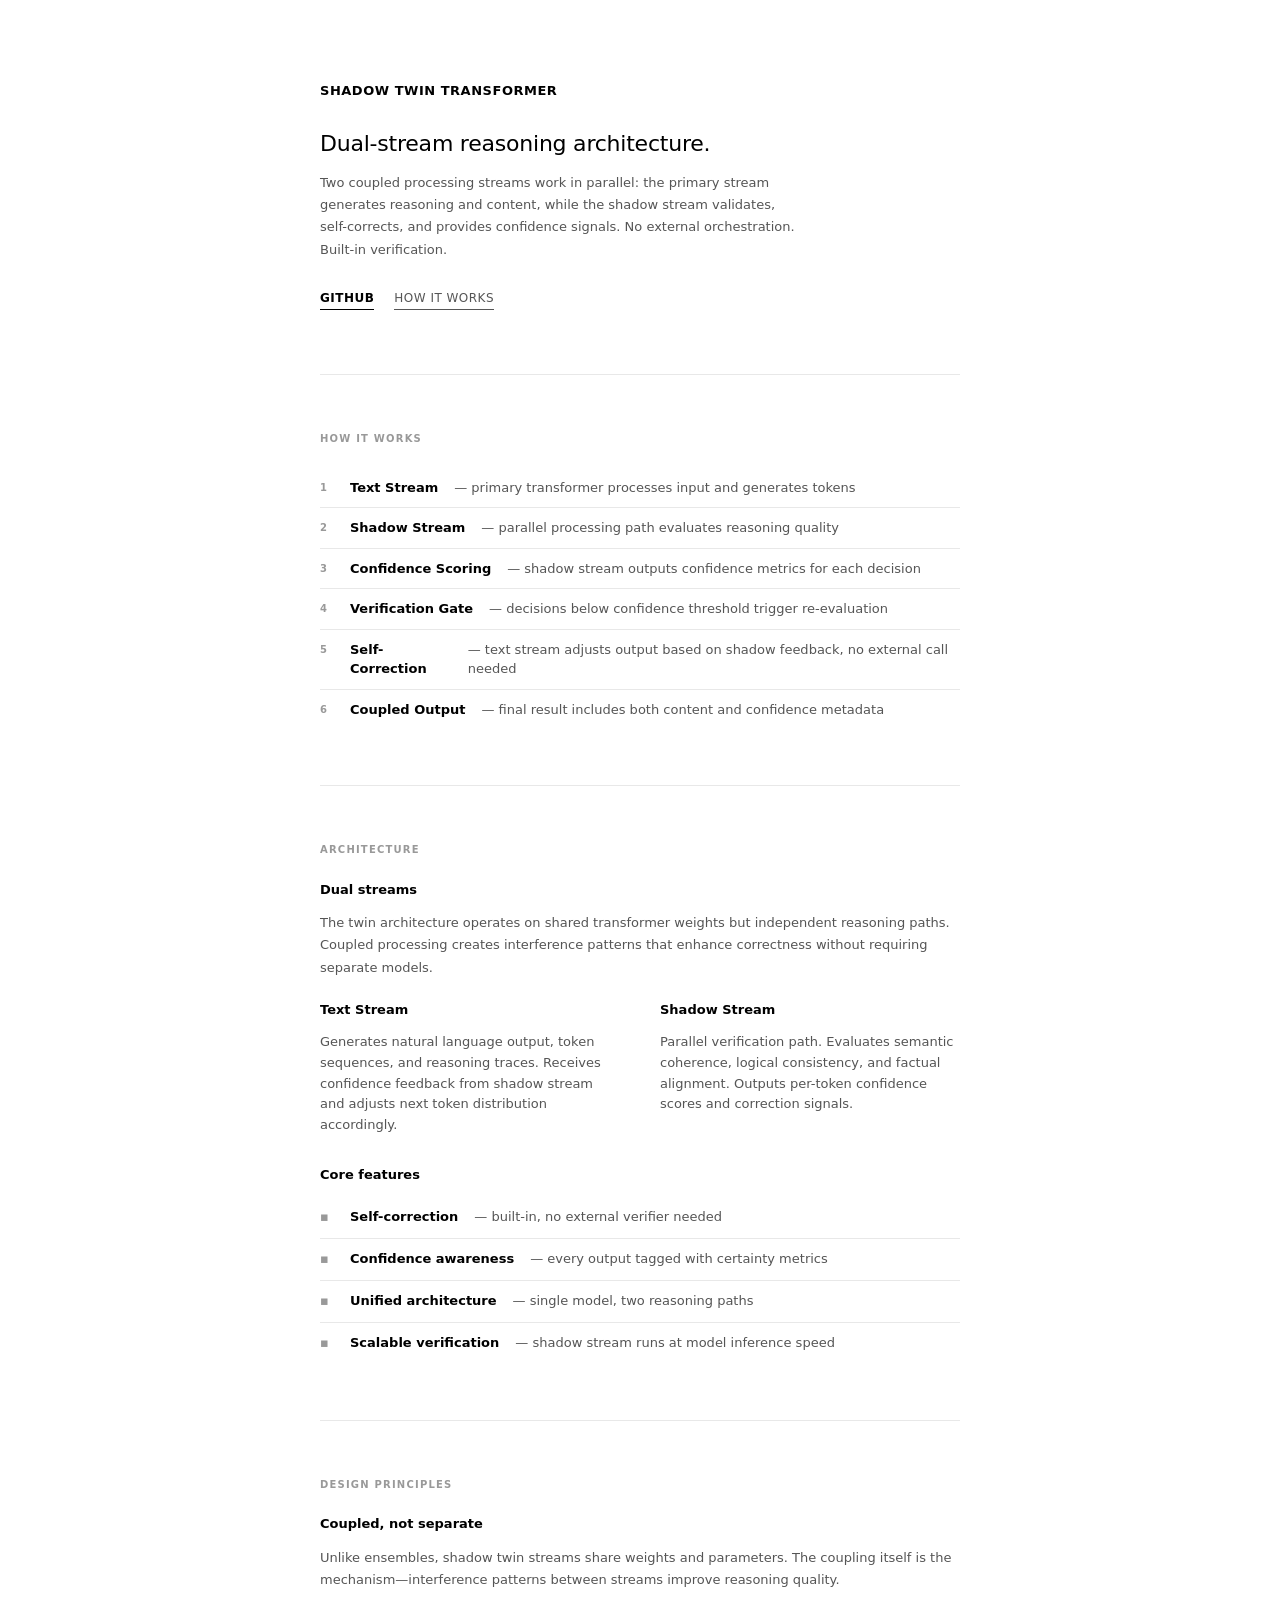
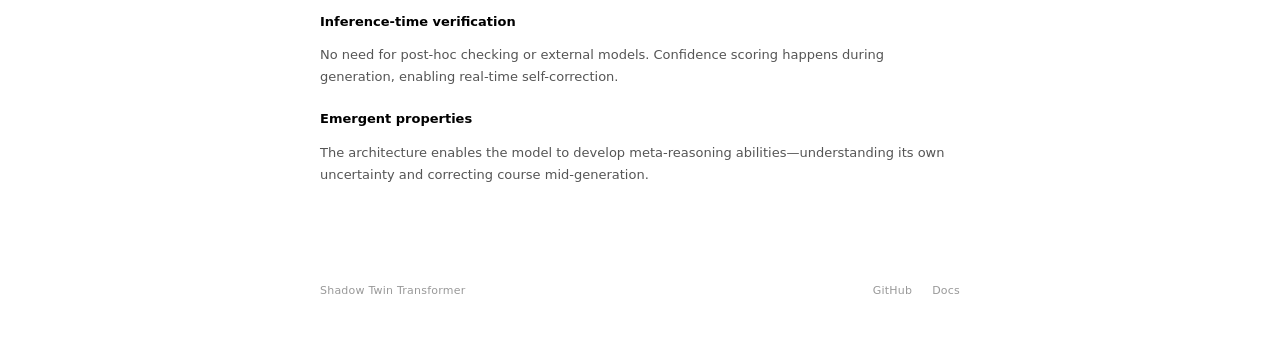
==== commit e0e8018a: "refactor: adopt brutalist information-dense design - Redesigned following open402 principles: max in" ====
--- a/docs/index.html
+++ b/docs/index.html
@@ -1,76 +1,339 @@
 <!DOCTYPE html>
 <html lang="en">
 <head>
-    <meta charset="UTF-8">
-    <meta name="viewport" content="width=device-width, initial-scale=1.0">
-    <title>Shadow Twin Transformer</title>
-    <link rel="stylesheet" href="style.css">
-    <link rel="preconnect" href="https://fonts.googleapis.com">
-    <link rel="preconnect" href="https://fonts.gstatic.com" crossorigin>
-    <link href="https://fonts.googleapis.com/css2?family=Crimson+Text:ital@0;1&family=IBM+Plex+Mono:wght@400;600&display=swap" rel="stylesheet">
+  <meta charset="UTF-8">
+  <meta name="viewport" content="width=device-width, initial-scale=1">
+  <title>Shadow Twin Transformer</title>
+  <meta name="description" content="Dual-stream transformer architecture for enhanced reasoning, self-correction, and confidence-aware generation.">
+  <style>
+    *, *::before, *::after { box-sizing: border-box; margin: 0; padding: 0; }
+
+    :root {
+      --ink:  #000;
+      --dim:  #555;
+      --pale: #999;
+      --rule: #e8e8e8;
+      --code: #f5f5f5;
+      --max:  640px;
+      --mono: 'SFMono-Regular', 'Fira Mono', 'Consolas', 'Menlo', monospace;
+      --sans: system-ui, -apple-system, 'Helvetica Neue', Arial, sans-serif;
+    }
+
+    @media (prefers-color-scheme: dark) {
+      :root {
+        --ink:  #f5f5f5;
+        --dim:  #aaa;
+        --pale: #666;
+        --rule: #222;
+        --code: #1a1a1a;
+      }
+      body { background: #0f0f0f; }
+    }
+
+    html { font-size: 13px; }
+
+    body {
+      background: #fff;
+      color: var(--ink);
+      font-family: var(--sans);
+      line-height: 1.65;
+      padding: 0 24px;
+      -webkit-font-smoothing: antialiased;
+    }
+
+    .wrap {
+      max-width: var(--max);
+      margin: 0 auto;
+    }
+
+    header {
+      padding: 80px 0 64px;
+      border-bottom: 1px solid var(--rule);
+    }
+
+    .logotype {
+      font-size: 13px;
+      font-weight: 600;
+      letter-spacing: .04em;
+      text-transform: uppercase;
+      color: var(--ink);
+    }
+
+    .headline {
+      margin-top: 28px;
+      font-size: 22px;
+      font-weight: 400;
+      line-height: 1.4;
+      letter-spacing: -.01em;
+      color: var(--ink);
+    }
+
+    .sub {
+      margin-top: 12px;
+      font-size: 13px;
+      color: var(--dim);
+      max-width: 480px;
+      line-height: 1.7;
+    }
+
+    .cta {
+      margin-top: 28px;
+      display: flex;
+      gap: 20px;
+      align-items: center;
+      flex-wrap: wrap;
+    }
+
+    .cta a {
+      font-size: 12px;
+      font-weight: 600;
+      letter-spacing: .04em;
+      text-transform: uppercase;
+      text-decoration: none;
+      color: var(--ink);
+      border-bottom: 1px solid var(--ink);
+      padding-bottom: 1px;
+    }
+
+    .cta a.secondary {
+      color: var(--dim);
+      border-color: var(--dim);
+      font-weight: 400;
+    }
+
+    .cta a:hover { opacity: .6; }
+
+    section {
+      padding: 56px 0;
+      border-bottom: 1px solid var(--rule);
+    }
+
+    section:last-of-type { border-bottom: none; }
+
+    .label {
+      font-size: 10px;
+      font-weight: 700;
+      letter-spacing: .12em;
+      text-transform: uppercase;
+      color: var(--pale);
+      margin-bottom: 20px;
+    }
+
+    h2 {
+      font-size: 13px;
+      font-weight: 600;
+      margin-bottom: 12px;
+      color: var(--ink);
+    }
+
+    p {
+      font-size: 13px;
+      color: var(--dim);
+      line-height: 1.7;
+      margin-bottom: 10px;
+    }
+
+    p:last-child { margin-bottom: 0; }
+
+    .steps {
+      counter-reset: step;
+      list-style: none;
+      margin-top: 4px;
+    }
+
+    .steps li {
+      counter-increment: step;
+      display: flex;
+      gap: 16px;
+      padding: 10px 0;
+      border-bottom: 1px solid var(--rule);
+      font-size: 13px;
+      color: var(--dim);
+      line-height: 1.5;
+    }
+
+    .steps li:last-child { border-bottom: none; }
+
+    .steps li::before {
+      content: counter(step);
+      font-size: 10px;
+      font-weight: 700;
+      color: var(--pale);
+      letter-spacing: .04em;
+      min-width: 14px;
+      padding-top: 2px;
+    }
+
+    .steps li strong {
+      color: var(--ink);
+      font-weight: 600;
+    }
+
+    code {
+      font-family: var(--mono);
+      font-size: 11px;
+      color: var(--ink);
+    }
+
+    p code {
+      background: var(--code);
+      padding: 1px 5px;
+      border-radius: 2px;
+    }
+
+    .features {
+      list-style: none;
+      margin-top: 4px;
+    }
+
+    .features li {
+      display: flex;
+      gap: 16px;
+      padding: 10px 0;
+      border-bottom: 1px solid var(--rule);
+      font-size: 13px;
+      color: var(--dim);
+      line-height: 1.6;
+    }
+
+    .features li:last-child { border-bottom: none; }
+
+    .features li::before {
+      content: '▪';
+      color: var(--pale);
+      min-width: 14px;
+    }
+
+    .features li strong {
+      color: var(--ink);
+      font-weight: 600;
+    }
+
+    .architecture {
+      display: flex;
+      gap: 40px;
+      margin: 20px 0 0;
+    }
+
+    .stream {
+      flex: 1;
+    }
+
+    .stream h3 {
+      font-size: 13px;
+      font-weight: 600;
+      margin-bottom: 12px;
+      color: var(--ink);
+    }
+
+    .stream p {
+      font-size: 13px;
+      color: var(--dim);
+      line-height: 1.6;
+      margin-bottom: 0;
+    }
+
+    footer {
+      padding: 40px 0 64px;
+      display: flex;
+      justify-content: space-between;
+      align-items: center;
+      flex-wrap: wrap;
+      gap: 12px;
+    }
+
+    footer span, footer a {
+      font-size: 11px;
+      color: var(--pale);
+      text-decoration: none;
+      letter-spacing: .02em;
+    }
+
+    footer a:hover { color: var(--ink); }
+
+    @media (max-width: 480px) {
+      header { padding: 56px 0 48px; }
+      .headline { font-size: 18px; }
+      .architecture { flex-direction: column; gap: 20px; }
+    }
+  </style>
 </head>
 <body>
-    <header class="header">
-        <div class="header-content">
-            <h1 class="title">Shadow Twin Transformer</h1>
-            <p class="tagline">Dual-stream reasoning architecture</p>
-        </div>
-        <nav class="nav">
-            <a href="#concept" class="nav-link">Concept</a>
-            <a href="#architecture" class="nav-link">Architecture</a>
-            <a href="https://github.com/baiehclaca/shadow-twin-transformer" class="nav-link nav-link-external" target="_blank">GitHub</a>
-        </nav>
-    </header>
-
-    <main>
-        <section class="section hero">
-            <div class="hero-left">
-                <h2>Text Stream</h2>
-                <p>Primary processing path for token generation and reasoning.</p>
-            </div>
-            <div class="hero-divider"></div>
-            <div class="hero-right">
-                <h2>Shadow Stream</h2>
-                <p>Parallel verification path for self-correction and confidence scoring.</p>
-            </div>
-        </section>
-
-        <section id="concept" class="section">
-            <h2 class="section-title">Concept</h2>
-            <p class="section-text">
-                Shadow Twin Transformer introduces a dual-stream architecture that enables language models to reason, verify, and self-correct simultaneously. Two coupled processing streams work in parallel: the primary stream generates content while the shadow stream validates reasoning and provides confidence signals.
-            </p>
-            <p class="section-text">
-                This architectural innovation allows models to achieve higher accuracy through built-in verification mechanisms, without requiring external orchestration or multiple forward passes.
-            </p>
-        </section>
-
-        <section id="architecture" class="section">
-            <h2 class="section-title">Architecture</h2>
-            <div class="architecture">
-                <div class="arch-element">
-                    <h3>Coupled Processing</h3>
-                    <p>Text and shadow streams share transformer weights but operate on distinct reasoning paths, creating interference patterns that enhance correctness.</p>
-                </div>
-                <div class="arch-element">
-                    <h3>Confidence Awareness</h3>
-                    <p>The shadow stream generates confidence scores for each decision, enabling the model to flag uncertain outputs and trigger re-evaluation.</p>
-                </div>
-                <div class="arch-element">
-                    <h3>Self-Correction</h3>
-                    <p>When confidence drops below threshold, the architecture triggers an internal correction loop without requiring external intervention.</p>
-                </div>
-            </div>
-        </section>
-
-        <section class="section footer-section">
-            <p class="footer-text">Shadow Twin Transformer is a novel approach to transformer architecture that enables enhanced reasoning through dual coupled processing streams.</p>
-            <a href="https://github.com/baiehclaca/shadow-twin-transformer" class="cta">View on GitHub →</a>
-        </section>
-    </main>
-
-    <footer class="footer">
-        <p>&copy; 2026</p>
-    </footer>
+<div class="wrap">
+
+  <header>
+    <div class="logotype">Shadow Twin Transformer</div>
+    <h1 class="headline">Dual-stream reasoning architecture.</h1>
+    <p class="sub">
+      Two coupled processing streams work in parallel: the primary stream generates reasoning and content,
+      while the shadow stream validates, self-corrects, and provides confidence signals.
+      No external orchestration. Built-in verification.
+    </p>
+    <div class="cta">
+      <a href="https://github.com/baiehclaca/shadow-twin-transformer">GitHub</a>
+      <a href="#how" class="secondary">How it works</a>
+    </div>
+  </header>
+
+  <section id="how">
+    <div class="label">How it works</div>
+    <ol class="steps">
+      <li><strong>Text Stream</strong> — primary transformer processes input and generates tokens</li>
+      <li><strong>Shadow Stream</strong> — parallel processing path evaluates reasoning quality</li>
+      <li><strong>Confidence Scoring</strong> — shadow stream outputs confidence metrics for each decision</li>
+      <li><strong>Verification Gate</strong> — decisions below confidence threshold trigger re-evaluation</li>
+      <li><strong>Self-Correction</strong> — text stream adjusts output based on shadow feedback, no external call needed</li>
+      <li><strong>Coupled Output</strong> — final result includes both content and confidence metadata</li>
+    </ol>
+  </section>
+
+  <section>
+    <div class="label">Architecture</div>
+
+    <h2>Dual streams</h2>
+    <p>The twin architecture operates on shared transformer weights but independent reasoning paths. Coupled processing creates interference patterns that enhance correctness without requiring separate models.</p>
+
+    <div class="architecture" style="margin-top: 20px;">
+      <div class="stream">
+        <h3>Text Stream</h3>
+        <p>Generates natural language output, token sequences, and reasoning traces. Receives confidence feedback from shadow stream and adjusts next token distribution accordingly.</p>
+      </div>
+      <div class="stream">
+        <h3>Shadow Stream</h3>
+        <p>Parallel verification path. Evaluates semantic coherence, logical consistency, and factual alignment. Outputs per-token confidence scores and correction signals.</p>
+      </div>
+    </div>
+
+    <h2 style="margin-top: 28px;">Core features</h2>
+    <ul class="features">
+      <li><strong>Self-correction</strong> — built-in, no external verifier needed</li>
+      <li><strong>Confidence awareness</strong> — every output tagged with certainty metrics</li>
+      <li><strong>Unified architecture</strong> — single model, two reasoning paths</li>
+      <li><strong>Scalable verification</strong> — shadow stream runs at model inference speed</li>
+    </ul>
+  </section>
+
+  <section>
+    <div class="label">Design principles</div>
+
+    <h2>Coupled, not separate</h2>
+    <p>Unlike ensembles, shadow twin streams share weights and parameters. The coupling itself is the mechanism—interference patterns between streams improve reasoning quality.</p>
+
+    <h2 style="margin-top: 20px;">Inference-time verification</h2>
+    <p>No need for post-hoc checking or external models. Confidence scoring happens during generation, enabling real-time self-correction.</p>
+
+    <h2 style="margin-top: 20px;">Emergent properties</h2>
+    <p>The architecture enables the model to develop meta-reasoning abilities—understanding its own uncertainty and correcting course mid-generation.</p>
+  </section>
+
+  <footer>
+    <span>Shadow Twin Transformer</span>
+    <div style="display:flex;gap:20px">
+      <a href="https://github.com/baiehclaca/shadow-twin-transformer">GitHub</a>
+      <a href="https://github.com/baiehclaca/shadow-twin-transformer/blob/main/README.md">Docs</a>
+    </div>
+  </footer>
+
+</div>
 </body>
 </html>
